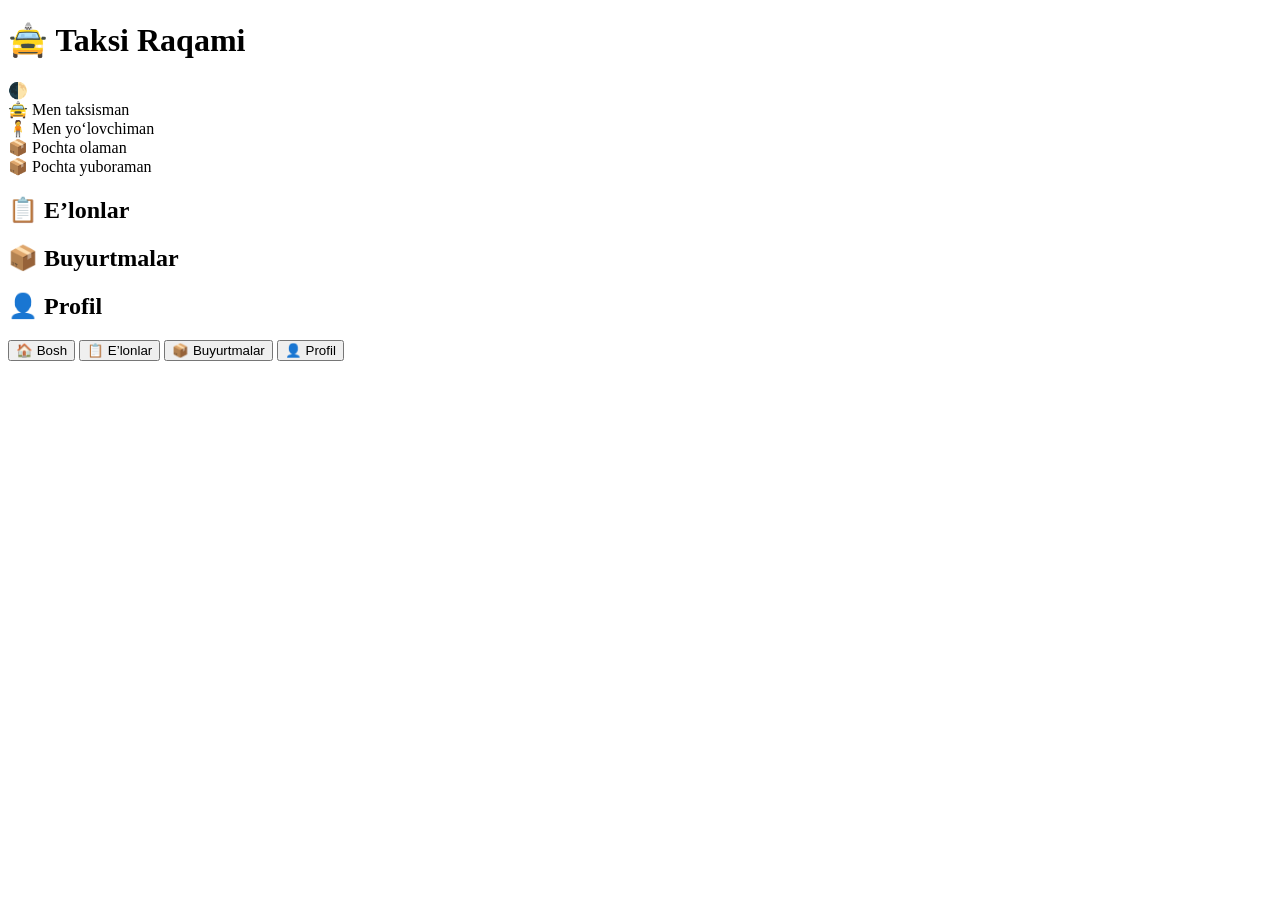
==== static/index.html @ eea84953 "Add initial HTML structure for Taksi Raqami app" ====
<!DOCTYPE html>
<html lang="uz">
<head>
    <meta charset="UTF-8">
    <meta name="viewport" content="width=device-width, initial-scale=1.0">
    <title>Taksi Raqami</title>
    <link rel="stylesheet" href="/static/style.css">
    <script src="https://telegram.org/js/telegram-web-app.js"></script>
</head>
<body>
    <div id="app">
        <div id="header">
            <h1>🚖 Taksi Raqami</h1>
            <div id="theme-toggle">🌓</div>
        </div>
        <div id="main">
            <!-- Bosh sahifa -->
            <div id="page-home" class="page active">
                <div class="card-grid">
                    <div class="card" data-action="driver">
                        <span class="icon">🚖</span>
                        <span class="label">Men taksisman</span>
                    </div>
                    <div class="card" data-action="passenger">
                        <span class="icon">🧍</span>
                        <span class="label">Men yo‘lovchiman</span>
                    </div>
                    <div class="card" data-action="parcel_receive">
                        <span class="icon">📦</span>
                        <span class="label">Pochta olaman</span>
                    </div>
                    <div class="card" data-action="parcel_send">
                        <span class="icon">📦</span>
                        <span class="label">Pochta yuboraman</span>
                    </div>
                </div>
            </div>
            <!-- E’lonlar sahifasi -->
            <div id="page-ads" class="page">
                <h2>📋 E’lonlar</h2>
                <div id="ads-list"></div>
            </div>
            <!-- Buyurtmalar sahifasi -->
            <div id="page-orders" class="page">
                <h2>📦 Buyurtmalar</h2>
                <div id="orders-list"></div>
            </div>
            <!-- Profil sahifasi -->
            <div id="page-profile" class="page">
                <h2>👤 Profil</h2>
                <div id="profile-content"></div>
            </div>
        </div>
        <div id="bottom-nav">
            <button class="nav-btn active" data-page="home">🏠 Bosh</button>
            <button class="nav-btn" data-page="ads">📋 E’lonlar</button>
            <button class="nav-btn" data-page="orders">📦 Buyurtmalar</button>
            <button class="nav-btn" data-page="profile">👤 Profil</button>
        </div>
    </div>
    <script src="/static/script.js"></script>
</body>
</html>
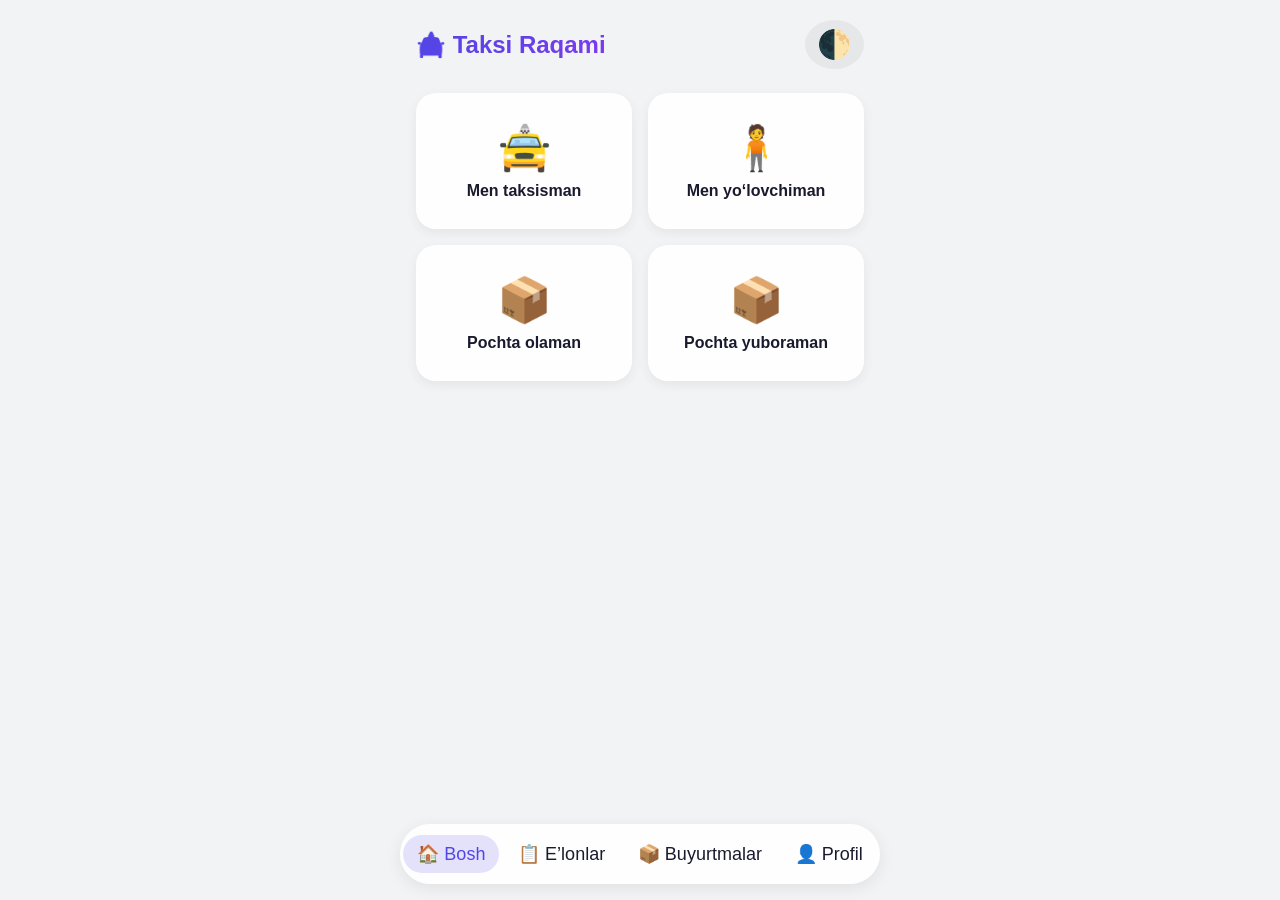
==== commit b2ec186b: "Refactor index.html with enhanced comments and structure Updated HTML structure with improved commen" ====
--- a/static/index.html
+++ b/static/index.html
@@ -2,19 +2,22 @@
 <html lang="uz">
 <head>
     <meta charset="UTF-8">
-    <meta name="viewport" content="width=device-width, initial-scale=1.0">
+    <meta name="viewport" content="width=device-width, initial-scale=1.0, maximum-scale=1.0, user-scalable=no">
     <title>Taksi Raqami</title>
     <link rel="stylesheet" href="/static/style.css">
     <script src="https://telegram.org/js/telegram-web-app.js"></script>
 </head>
 <body>
     <div id="app">
+        <!-- HEADER -->
         <div id="header">
             <h1>🚖 Taksi Raqami</h1>
-            <div id="theme-toggle">🌓</div>
+            <span id="theme-toggle">🌓</span>
         </div>
+
+        <!-- MAIN CONTENT -->
         <div id="main">
-            <!-- Bosh sahifa -->
+            <!-- ========== BOSH SAHIFA ========== -->
             <div id="page-home" class="page active">
                 <div class="card-grid">
                     <div class="card" data-action="driver">
@@ -35,22 +38,44 @@
                     </div>
                 </div>
             </div>
-            <!-- E’lonlar sahifasi -->
+
+            <!-- ========== E'LONLAR ========== -->
             <div id="page-ads" class="page">
                 <h2>📋 E’lonlar</h2>
+                <div style="display:flex; gap:8px; margin-bottom:12px;">
+                    <button class="tab-btn active" data-tab="taxi">🚖 Taksi</button>
+                    <button class="tab-btn" data-tab="parcel">📦 Pochta</button>
+                </div>
                 <div id="ads-list"></div>
             </div>
-            <!-- Buyurtmalar sahifasi -->
+
+            <!-- ========== BUYURTMALAR ========== -->
             <div id="page-orders" class="page">
                 <h2>📦 Buyurtmalar</h2>
+                <div style="display:flex; gap:8px; margin-bottom:12px; flex-wrap:wrap;">
+                    <button class="filter-btn active" data-status="all">📋 Barchasi</button>
+                    <button class="filter-btn" data-status="waiting">🟡 Kutilmoqda</button>
+                    <button class="filter-btn" data-status="completed">✅ Yakunlangan</button>
+                    <button class="filter-btn" data-status="cancelled">❌ Bekor qilingan</button>
+                </div>
                 <div id="orders-list"></div>
             </div>
-            <!-- Profil sahifasi -->
+
+            <!-- ========== PROFIL ========== -->
             <div id="page-profile" class="page">
                 <h2>👤 Profil</h2>
                 <div id="profile-content"></div>
             </div>
+
+            <!-- ========== FORMA (qo'shimcha) ========== -->
+            <div id="page-form" class="page">
+                <h2 id="form-title">Forma</h2>
+                <div id="form-body"></div>
+                <button id="form-back" class="back-btn">🔙 Orqaga</button>
+            </div>
         </div>
+
+        <!-- BOTTOM NAV -->
         <div id="bottom-nav">
             <button class="nav-btn active" data-page="home">🏠 Bosh</button>
             <button class="nav-btn" data-page="ads">📋 E’lonlar</button>
@@ -58,6 +83,7 @@
             <button class="nav-btn" data-page="profile">👤 Profil</button>
         </div>
     </div>
+
     <script src="/static/script.js"></script>
 </body>
 </html>
--- a/static/style.css
+++ b/static/style.css
@@ -0,0 +1,213 @@
+* {
+    margin: 0;
+    padding: 0;
+    box-sizing: border-box;
+    font-family: -apple-system, BlinkMacSystemFont, 'Segoe UI', Roboto, sans-serif;
+}
+
+body {
+    background: #F2F3F5;
+    color: #1a1a2e;
+    transition: background 0.3s, color 0.3s;
+    min-height: 100vh;
+}
+
+body.dark {
+    background: #111214;
+    color: #e0e0e0;
+}
+
+#app {
+    max-width: 480px;
+    margin: 0 auto;
+    padding: 20px 16px 80px;
+    position: relative;
+}
+
+/* Header */
+#header {
+    display: flex;
+    justify-content: space-between;
+    align-items: center;
+    margin-bottom: 24px;
+}
+
+#header h1 {
+    font-size: 24px;
+    font-weight: 700;
+    background: linear-gradient(135deg, #4f46e5, #7c3aed);
+    -webkit-background-clip: text;
+    -webkit-text-fill-color: transparent;
+}
+
+#theme-toggle {
+    font-size: 28px;
+    cursor: pointer;
+    background: rgba(0,0,0,0.05);
+    border-radius: 50%;
+    padding: 8px 12px;
+    transition: 0.3s;
+}
+
+body.dark #theme-toggle {
+    background: rgba(255,255,255,0.1);
+}
+
+/* Kartalar */
+.card-grid {
+    display: grid;
+    grid-template-columns: 1fr 1fr;
+    gap: 16px;
+}
+
+.card {
+    background: rgba(255,255,255,0.9);
+    backdrop-filter: blur(4px);
+    border-radius: 20px;
+    padding: 28px 12px;
+    text-align: center;
+    box-shadow: 0 4px 12px rgba(0,0,0,0.06);
+    transition: transform 0.2s, box-shadow 0.3s;
+    border: 1px solid rgba(255,255,255,0.3);
+    cursor: pointer;
+}
+
+body.dark .card {
+    background: rgba(255,255,255,0.08);
+    border-color: rgba(255,255,255,0.05);
+    box-shadow: 0 4px 12px rgba(0,0,0,0.3);
+}
+
+.card:active {
+    transform: scale(0.96);
+}
+
+.card .icon {
+    font-size: 44px;
+    display: block;
+    margin-bottom: 8px;
+}
+
+.card .label {
+    font-size: 16px;
+    font-weight: 600;
+}
+
+/* Pastki menyu */
+#bottom-nav {
+    position: fixed;
+    bottom: 16px;
+    left: 50%;
+    transform: translateX(-50%);
+    width: calc(100% - 32px);
+    max-width: 480px;
+    background: rgba(255,255,255,0.9);
+    backdrop-filter: blur(12px);
+    display: flex;
+    justify-content: space-around;
+    padding: 10px 0;
+    border-radius: 30px;
+    box-shadow: 0 4px 16px rgba(0,0,0,0.08);
+    border: 1px solid rgba(255,255,255,0.2);
+}
+
+body.dark #bottom-nav {
+    background: rgba(0,0,0,0.8);
+    border-color: rgba(255,255,255,0.05);
+}
+
+.nav-btn {
+    background: transparent;
+    border: none;
+    font-size: 18px;
+    padding: 8px 14px;
+    border-radius: 20px;
+    transition: background 0.3s;
+    color: inherit;
+    font-weight: 500;
+}
+
+.nav-btn.active {
+    background: rgba(79, 70, 229, 0.15);
+    color: #4f46e5;
+}
+
+body.dark .nav-btn.active {
+    background: rgba(79, 70, 229, 0.25);
+    color: #818cf8;
+}
+
+/* Sahifalar */
+.page {
+    display: none;
+    animation: fade 0.25s ease;
+}
+
+.page.active {
+    display: block;
+}
+
+@keyframes fade {
+    from { opacity: 0; transform: translateY(10px); }
+    to { opacity: 1; transform: translateY(0); }
+}
+
+/* Profil */
+#profile-content {
+    background: rgba(255,255,255,0.5);
+    backdrop-filter: blur(4px);
+    border-radius: 20px;
+    padding: 20px;
+    margin-top: 16px;
+}
+
+body.dark #profile-content {
+    background: rgba(255,255,255,0.05);
+}
+
+#profile-content p {
+    padding: 8px 0;
+    border-bottom: 1px solid rgba(0,0,0,0.05);
+}
+
+body.dark #profile-content p {
+    border-bottom-color: rgba(255,255,255,0.05);
+}
+
+#profile-content button {
+    margin-top: 16px;
+    padding: 12px 24px;
+    border: none;
+    border-radius: 12px;
+    background: #4f46e5;
+    color: #fff;
+    font-size: 16px;
+    font-weight: 600;
+    cursor: pointer;
+    width: 100%;
+}
+
+/* E’lonlar */
+.ad-item, .order-item {
+    background: rgba(255,255,255,0.5);
+    backdrop-filter: blur(4px);
+    border-radius: 16px;
+    padding: 16px;
+    margin-bottom: 12px;
+}
+
+body.dark .ad-item, .order-item {
+    background: rgba(255,255,255,0.05);
+}
+
+.ad-item button, .order-item button {
+    margin-top: 12px;
+    padding: 10px 20px;
+    border: none;
+    border-radius: 10px;
+    background: #4f46e5;
+    color: #fff;
+    font-weight: 600;
+    cursor: pointer;
+    width: 100%;
+}
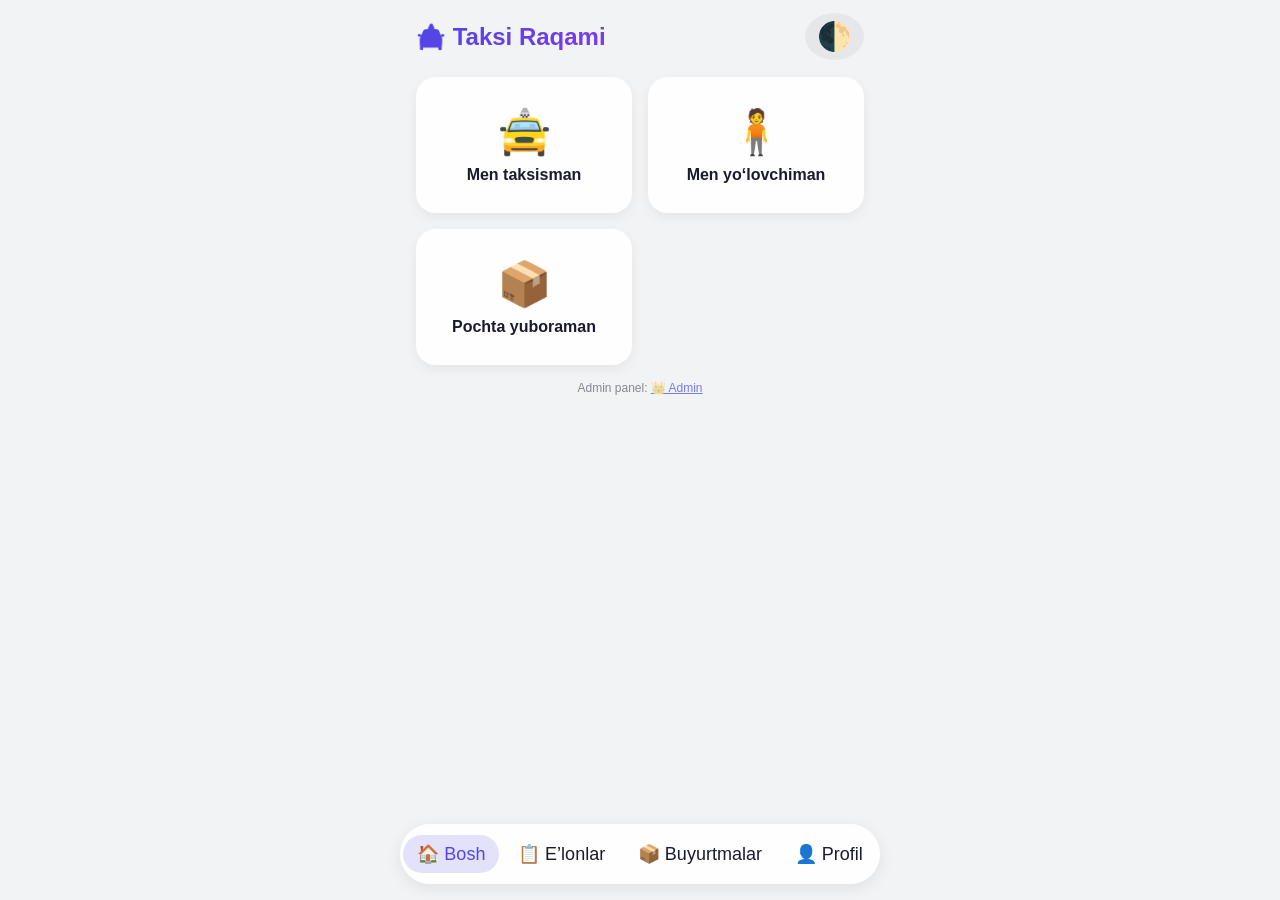
==== commit 3d511b9a: "Refactor HTML structure and comments" ====
--- a/static/index.html
+++ b/static/index.html
@@ -6,13 +6,16 @@
     <title>Taksi Raqami</title>
     <link rel="stylesheet" href="/static/style.css">
     <script src="https://telegram.org/js/telegram-web-app.js"></script>
+    <script src="/static/regions.js"></script>
 </head>
 <body>
     <div id="app">
         <!-- HEADER -->
         <div id="header">
             <h1>🚖 Taksi Raqami</h1>
-            <span id="theme-toggle">🌓</span>
+            <div>
+                <span id="theme-toggle">🌓</span>
+            </div>
         </div>
 
         <!-- MAIN CONTENT -->
@@ -28,21 +31,20 @@
                         <span class="icon">🧍</span>
                         <span class="label">Men yo‘lovchiman</span>
                     </div>
-                    <div class="card" data-action="parcel_receive">
-                        <span class="icon">📦</span>
-                        <span class="label">Pochta olaman</span>
-                    </div>
                     <div class="card" data-action="parcel_send">
                         <span class="icon">📦</span>
                         <span class="label">Pochta yuboraman</span>
                     </div>
+                </div>
+                <div style="margin-top:16px; text-align:center; font-size:12px; opacity:0.5;">
+                    Admin panel: <a href="/admin" target="_blank">👑 Admin</a>
                 </div>
             </div>
 
             <!-- ========== E'LONLAR ========== -->
             <div id="page-ads" class="page">
                 <h2>📋 E’lonlar</h2>
-                <div style="display:flex; gap:8px; margin-bottom:12px;">
+                <div class="tab-bar">
                     <button class="tab-btn active" data-tab="taxi">🚖 Taksi</button>
                     <button class="tab-btn" data-tab="parcel">📦 Pochta</button>
                 </div>
@@ -52,7 +54,7 @@
             <!-- ========== BUYURTMALAR ========== -->
             <div id="page-orders" class="page">
                 <h2>📦 Buyurtmalar</h2>
-                <div style="display:flex; gap:8px; margin-bottom:12px; flex-wrap:wrap;">
+                <div class="filter-bar">
                     <button class="filter-btn active" data-status="all">📋 Barchasi</button>
                     <button class="filter-btn" data-status="waiting">🟡 Kutilmoqda</button>
                     <button class="filter-btn" data-status="completed">✅ Yakunlangan</button>
@@ -67,11 +69,17 @@
                 <div id="profile-content"></div>
             </div>
 
-            <!-- ========== FORMA (qo'shimcha) ========== -->
+            <!-- ========== FORMA ========== -->
             <div id="page-form" class="page">
                 <h2 id="form-title">Forma</h2>
                 <div id="form-body"></div>
                 <button id="form-back" class="back-btn">🔙 Orqaga</button>
+            </div>
+
+            <!-- ========== BUYURTMA NATIJASI ========== -->
+            <div id="page-order-result" class="page">
+                <div id="order-result-content"></div>
+                <button id="order-result-back" class="back-btn">🔙 Orqaga</button>
             </div>
         </div>
 
@@ -84,6 +92,13 @@
         </div>
     </div>
 
+    <!-- MODAL -->
+    <div id="modal-overlay" class="modal-overlay" style="display:none;">
+        <div class="modal-content">
+            <div id="modal-body"></div>
+        </div>
+    </div>
+
     <script src="/static/script.js"></script>
 </body>
 </html>
--- a/static/style.css
+++ b/static/style.css
@@ -24,7 +24,6 @@
     position: relative;
 }
 
-/* Header */
 #header {
     display: flex;
     justify-content: space-between;
@@ -48,12 +47,10 @@
     padding: 8px 12px;
     transition: 0.3s;
 }
-
 body.dark #theme-toggle {
     background: rgba(255,255,255,0.1);
 }
 
-/* Kartalar */
 .card-grid {
     display: grid;
     grid-template-columns: 1fr 1fr;
@@ -71,29 +68,24 @@
     border: 1px solid rgba(255,255,255,0.3);
     cursor: pointer;
 }
-
 body.dark .card {
     background: rgba(255,255,255,0.08);
     border-color: rgba(255,255,255,0.05);
     box-shadow: 0 4px 12px rgba(0,0,0,0.3);
 }
-
 .card:active {
     transform: scale(0.96);
 }
-
 .card .icon {
     font-size: 44px;
     display: block;
     margin-bottom: 8px;
 }
-
 .card .label {
     font-size: 16px;
     font-weight: 600;
 }
 
-/* Pastki menyu */
 #bottom-nav {
     position: fixed;
     bottom: 16px;
@@ -110,7 +102,6 @@
     box-shadow: 0 4px 16px rgba(0,0,0,0.08);
     border: 1px solid rgba(255,255,255,0.2);
 }
-
 body.dark #bottom-nav {
     background: rgba(0,0,0,0.8);
     border-color: rgba(255,255,255,0.05);
@@ -126,27 +117,22 @@
     color: inherit;
     font-weight: 500;
 }
-
 .nav-btn.active {
     background: rgba(79, 70, 229, 0.15);
     color: #4f46e5;
 }
-
 body.dark .nav-btn.active {
     background: rgba(79, 70, 229, 0.25);
     color: #818cf8;
 }
 
-/* Sahifalar */
 .page {
     display: none;
     animation: fade 0.25s ease;
 }
-
 .page.active {
     display: block;
 }
-
 @keyframes fade {
     from { opacity: 0; transform: translateY(10px); }
     to { opacity: 1; transform: translateY(0); }
@@ -160,20 +146,16 @@
     padding: 20px;
     margin-top: 16px;
 }
-
 body.dark #profile-content {
     background: rgba(255,255,255,0.05);
 }
-
 #profile-content p {
     padding: 8px 0;
     border-bottom: 1px solid rgba(0,0,0,0.05);
 }
-
 body.dark #profile-content p {
     border-bottom-color: rgba(255,255,255,0.05);
 }
-
 #profile-content button {
     margin-top: 16px;
     padding: 12px 24px;
@@ -187,7 +169,7 @@
     width: 100%;
 }
 
-/* E’lonlar */
+/* E'lon va buyurtma kartalari */
 .ad-item, .order-item {
     background: rgba(255,255,255,0.5);
     backdrop-filter: blur(4px);
@@ -195,11 +177,9 @@
     padding: 16px;
     margin-bottom: 12px;
 }
-
 body.dark .ad-item, .order-item {
     background: rgba(255,255,255,0.05);
 }
-
 .ad-item button, .order-item button {
     margin-top: 12px;
     padding: 10px 20px;
@@ -211,3 +191,201 @@
     cursor: pointer;
     width: 100%;
 }
+.ad-item .small-btn {
+    background: #10b981;
+    margin-top: 6px;
+}
+
+/* Tabs and filters */
+.tab-btn, .filter-btn {
+    padding: 6px 14px;
+    border-radius: 20px;
+    border: 1px solid rgba(0,0,0,0.1);
+    background: transparent;
+    font-weight: 500;
+    cursor: pointer;
+    color: inherit;
+}
+.tab-btn.active, .filter-btn.active {
+    background: #4f46e5;
+    color: #fff;
+    border-color: #4f46e5;
+}
+body.dark .tab-btn, .filter-btn {
+    border-color: rgba(255,255,255,0.1);
+}
+
+/* Forma sahifasi */
+#form-body input, #form-body select, #form-body textarea {
+    width: 100%;
+    padding: 12px;
+    border-radius: 12px;
+    border: 1px solid rgba(0,0,0,0.1);
+    background: rgba(255,255,255,0.7);
+    color: inherit;
+    font-size: 16px;
+    margin-bottom: 12px;
+}
+body.dark #form-body input, 
+body.dark #form-body select,
+body.dark #form-body textarea {
+    background: rgba(255,255,255,0.05);
+    border-color: rgba(255,255,255,0.1);
+}
+#form-body label {
+    font-weight: 500;
+    display: block;
+    margin-bottom: 4px;
+}
+#form-body .form-group {
+    margin-bottom: 16px;
+}
+#form-body button[type="submit"] {
+    width: 100%;
+    padding: 14px;
+    border: none;
+    border-radius: 12px;
+    background: #4f46e5;
+    color: #fff;
+    font-size: 18px;
+    font-weight: 600;
+    cursor: pointer;
+}
+.back-btn {
+    margin-top: 20px;
+    padding: 12px;
+    border: none;
+    border-radius: 12px;
+    background: rgba(0,0,0,0.05);
+    color: inherit;
+    font-size: 16px;
+    cursor: pointer;
+    width: 100%;
+}
+body.dark .back-btn {
+    background: rgba(255,255,255,0.05);
+}
+
+/* Search results */
+.result-item {
+    background: rgba(255,255,255,0.5);
+    backdrop-filter: blur(4px);
+    border-radius: 16px;
+    padding: 16px;
+    margin-bottom: 12px;
+}
+body.dark .result-item {
+    background: rgba(255,255,255,0.05);
+}
+.result-item .row {
+    display: flex;
+    justify-content: space-between;
+    padding: 4px 0;
+}
+.result-item .actions {
+    display: flex;
+    gap: 8px;
+    margin-top: 12px;
+}
+.result-item .actions button {
+    flex: 1;
+    padding: 10px;
+    border: none;
+    border-radius: 10px;
+    font-weight: 600;
+    cursor: pointer;
+}
+.result-item .actions .order-btn {
+    background: #4f46e5;
+    color: #fff;
+}
+.result-item .actions .parcel-btn {
+    background: #10b981;
+    color: #fff;
+}
+
+/* Admin panel */
+.admin-stats {
+    display: grid;
+    grid-template-columns: 1fr 1fr 1fr;
+    gap: 12px;
+    margin: 16px 0;
+}
+.stat-card {
+    background: rgba(255,255,255,0.5);
+    backdrop-filter: blur(4px);
+    border-radius: 16px;
+    padding: 16px;
+    text-align: center;
+    font-weight: 600;
+}
+body.dark .stat-card {
+    background: rgba(255,255,255,0.05);
+}
+#admin-content button {
+    padding: 12px;
+    border: none;
+    border-radius: 12px;
+    background: #4f46e5;
+    color: #fff;
+    font-weight: 600;
+    margin: 6px 0;
+    width: 100%;
+    cursor: pointer;
+}
+#admin-data {
+    margin-top: 16px;
+}
+.user-item, .complaint-item {
+    background: rgba(255,255,255,0.3);
+    backdrop-filter: blur(4px);
+    border-radius: 12px;
+    padding: 12px;
+    margin-bottom: 8px;
+}
+body.dark .user-item, .complaint-item {
+    background: rgba(255,255,255,0.05);
+}
+
+/* Profilni alohida tahrirlash */
+.profile-edit-item {
+    display: flex;
+    justify-content: space-between;
+    align-items: center;
+    padding: 10px 0;
+    border-bottom: 1px solid rgba(0,0,0,0.05);
+}
+.profile-edit-item button {
+    padding: 6px 16px;
+    border: none;
+    border-radius: 8px;
+    background: #4f46e5;
+    color: #fff;
+    cursor: pointer;
+}
+body.dark .profile-edit-item {
+    border-bottom-color: rgba(255,255,255,0.05);
+}
+
+/* E'lon kartalarida tugmalar */
+.ad-item .actions {
+    display: flex;
+    gap: 8px;
+    margin-top: 12px;
+}
+.ad-item .actions button {
+    flex: 1;
+    padding: 10px;
+    border: none;
+    border-radius: 10px;
+    font-weight: 600;
+    cursor: pointer;
+}
+.ad-item .actions .order-btn {
+    background: #4f46e5;
+    color: #fff;
+}
+.ad-item .actions .parcel-btn {
+    background: #10b981;
+    color: #fff;
+    }
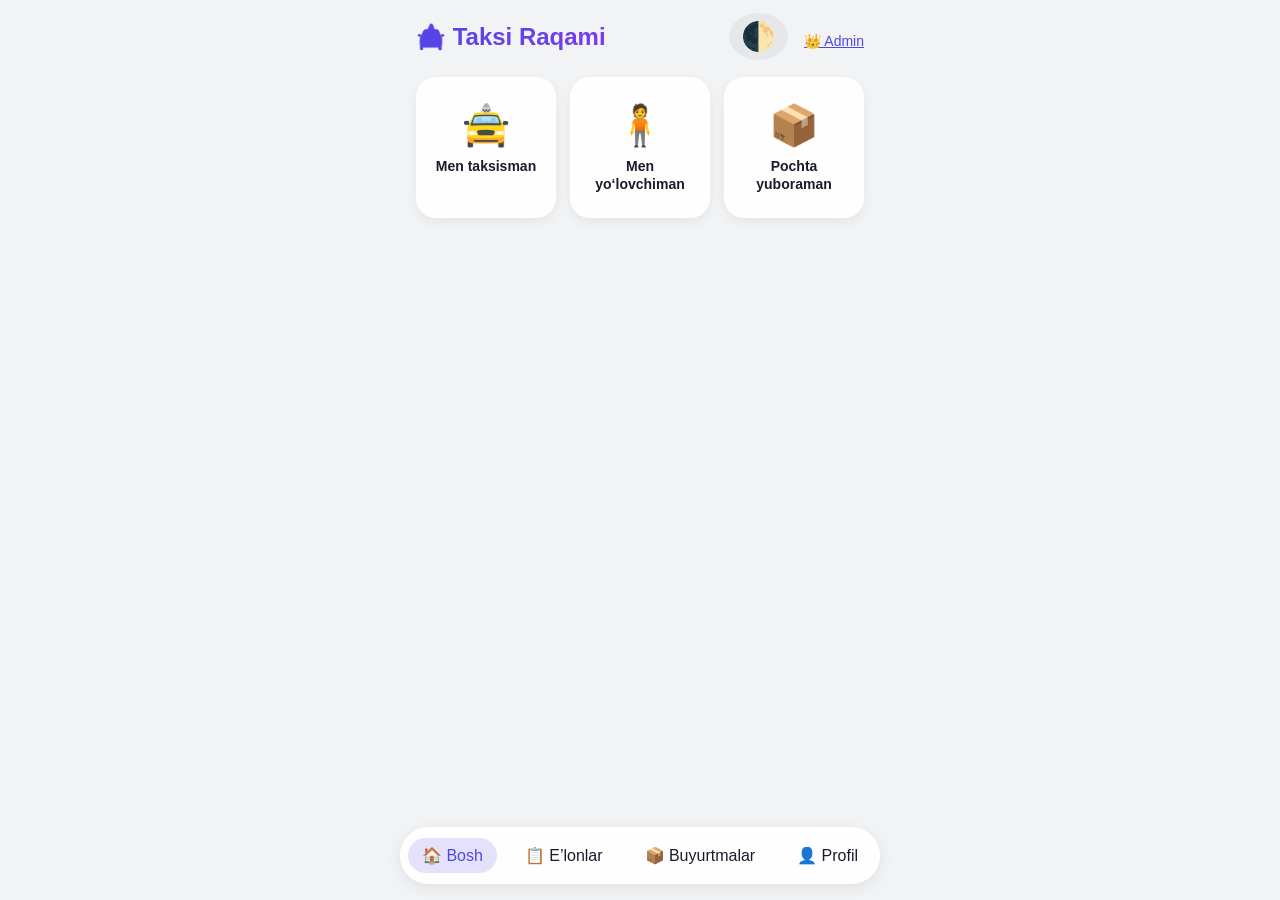
==== commit bb993661: "Update index.html" ====
--- a/static/index.html
+++ b/static/index.html
@@ -15,6 +15,7 @@
             <h1>🚖 Taksi Raqami</h1>
             <div>
                 <span id="theme-toggle">🌓</span>
+                <a href="/admin" target="_blank" style="margin-left:12px;font-size:14px;color:#4f46e5;">👑 Admin</a>
             </div>
         </div>
 
@@ -36,8 +37,9 @@
                         <span class="label">Pochta yuboraman</span>
                     </div>
                 </div>
-                <div style="margin-top:16px; text-align:center; font-size:12px; opacity:0.5;">
-                    Admin panel: <a href="/admin" target="_blank">👑 Admin</a>
+                <!-- ========== BANNER ========== -->
+                <div id="home-banner" style="margin-top:20px; text-align:center;">
+                    <img id="banner-image" src="" alt="Reklama" style="width:100%; max-width:400px; border-radius:16px; display:none;">
                 </div>
             </div>
 
--- a/static/style.css
+++ b/static/style.css
@@ -1,3 +1,4 @@
+/* ===== RESET ===== */
 * {
     margin: 0;
     padding: 0;
@@ -5,18 +6,19 @@
     font-family: -apple-system, BlinkMacSystemFont, 'Segoe UI', Roboto, sans-serif;
 }
 
+/* ===== BODY ===== */
 body {
     background: #F2F3F5;
     color: #1a1a2e;
     transition: background 0.3s, color 0.3s;
     min-height: 100vh;
 }
-
 body.dark {
     background: #111214;
     color: #e0e0e0;
 }
 
+/* ===== APP ===== */
 #app {
     max-width: 480px;
     margin: 0 auto;
@@ -24,13 +26,13 @@
     position: relative;
 }
 
+/* ===== HEADER ===== */
 #header {
     display: flex;
     justify-content: space-between;
     align-items: center;
     margin-bottom: 24px;
 }
-
 #header h1 {
     font-size: 24px;
     font-weight: 700;
@@ -38,7 +40,6 @@
     -webkit-background-clip: text;
     -webkit-text-fill-color: transparent;
 }
-
 #theme-toggle {
     font-size: 28px;
     cursor: pointer;
@@ -51,17 +52,17 @@
     background: rgba(255,255,255,0.1);
 }
 
+/* ===== KARTALAR ===== */
 .card-grid {
     display: grid;
-    grid-template-columns: 1fr 1fr;
-    gap: 16px;
-}
-
+    grid-template-columns: 1fr 1fr 1fr;
+    gap: 14px;
+}
 .card {
     background: rgba(255,255,255,0.9);
     backdrop-filter: blur(4px);
     border-radius: 20px;
-    padding: 28px 12px;
+    padding: 24px 12px;
     text-align: center;
     box-shadow: 0 4px 12px rgba(0,0,0,0.06);
     transition: transform 0.2s, box-shadow 0.3s;
@@ -73,19 +74,11 @@
     border-color: rgba(255,255,255,0.05);
     box-shadow: 0 4px 12px rgba(0,0,0,0.3);
 }
-.card:active {
-    transform: scale(0.96);
-}
-.card .icon {
-    font-size: 44px;
-    display: block;
-    margin-bottom: 8px;
-}
-.card .label {
-    font-size: 16px;
-    font-weight: 600;
-}
-
+.card:active { transform: scale(0.96); }
+.card .icon { font-size: 40px; display: block; margin-bottom: 8px; }
+.card .label { font-size: 14px; font-weight: 600; }
+
+/* ===== BOTTOM NAV ===== */
 #bottom-nav {
     position: fixed;
     bottom: 16px;
@@ -106,11 +99,10 @@
     background: rgba(0,0,0,0.8);
     border-color: rgba(255,255,255,0.05);
 }
-
 .nav-btn {
     background: transparent;
     border: none;
-    font-size: 18px;
+    font-size: 16px;
     padding: 8px 14px;
     border-radius: 20px;
     transition: background 0.3s;
@@ -126,168 +118,132 @@
     color: #818cf8;
 }
 
-.page {
-    display: none;
-    animation: fade 0.25s ease;
-}
-.page.active {
-    display: block;
-}
+/* ===== SAHIFALAR ===== */
+.page { display: none; animation: fade 0.25s ease; }
+.page.active { display: block; }
 @keyframes fade {
     from { opacity: 0; transform: translateY(10px); }
     to { opacity: 1; transform: translateY(0); }
 }
 
-/* Profil */
-#profile-content {
-    background: rgba(255,255,255,0.5);
-    backdrop-filter: blur(4px);
-    border-radius: 20px;
-    padding: 20px;
-    margin-top: 16px;
-}
-body.dark #profile-content {
-    background: rgba(255,255,255,0.05);
-}
-#profile-content p {
-    padding: 8px 0;
-    border-bottom: 1px solid rgba(0,0,0,0.05);
-}
-body.dark #profile-content p {
-    border-bottom-color: rgba(255,255,255,0.05);
-}
-#profile-content button {
-    margin-top: 16px;
-    padding: 12px 24px;
-    border: none;
-    border-radius: 12px;
-    background: #4f46e5;
-    color: #fff;
+/* ===== FORMA ===== */
+.form-group { margin-bottom: 16px; }
+.form-group label { font-weight: 500; display: block; margin-bottom: 4px; }
+.form-group input, .form-group select, .form-group textarea {
+    width: 100%;
+    padding: 12px;
+    border-radius: 12px;
+    border: 1px solid rgba(0,0,0,0.1);
+    background: rgba(255,255,255,0.7);
+    color: inherit;
     font-size: 16px;
+}
+body.dark .form-group input, 
+body.dark .form-group select,
+body.dark .form-group textarea {
+    background: rgba(255,255,255,0.05);
+    border-color: rgba(255,255,255,0.1);
+}
+.primary-btn {
+    width: 100%;
+    padding: 14px;
+    border: none;
+    border-radius: 12px;
+    background: #4f46e5;
+    color: #fff;
+    font-size: 18px;
     font-weight: 600;
     cursor: pointer;
+}
+.back-btn {
+    margin-top: 20px;
+    padding: 12px;
+    border: none;
+    border-radius: 12px;
+    background: rgba(0,0,0,0.05);
+    color: inherit;
+    font-size: 16px;
+    cursor: pointer;
     width: 100%;
 }
-
-/* E'lon va buyurtma kartalari */
-.ad-item, .order-item {
+body.dark .back-btn { background: rgba(255,255,255,0.05); }
+
+/* ===== TELEFON INPUT ===== */
+.phone-input {
+    display: flex;
+    align-items: center;
+    border: 1px solid rgba(0,0,0,0.1);
+    border-radius: 12px;
+    overflow: hidden;
+    background: rgba(255,255,255,0.7);
+}
+body.dark .phone-input {
+    background: rgba(255,255,255,0.05);
+    border-color: rgba(255,255,255,0.1);
+}
+.phone-prefix {
+    padding: 12px 12px 12px 16px;
+    background: rgba(79, 70, 229, 0.1);
+    font-weight: 600;
+    color: #4f46e5;
+}
+.phone-input input {
+    flex: 1;
+    padding: 12px 16px;
+    border: none;
+    background: transparent;
+    color: inherit;
+    font-size: 16px;
+    outline: none;
+}
+
+/* ===== TAB / FILTER ===== */
+.tab-bar, .filter-bar {
+    display: flex;
+    gap: 8px;
+    margin-bottom: 12px;
+    flex-wrap: wrap;
+}
+.tab-btn, .filter-btn {
+    padding: 6px 14px;
+    border-radius: 20px;
+    border: 1px solid rgba(0,0,0,0.1);
+    background: transparent;
+    font-weight: 500;
+    cursor: pointer;
+    color: inherit;
+}
+.tab-btn.active, .filter-btn.active {
+    background: #4f46e5;
+    color: #fff;
+    border-color: #4f46e5;
+}
+body.dark .tab-btn, .filter-btn {
+    border-color: rgba(255,255,255,0.1);
+}
+
+/* ===== ELON / BUYURTMA KARTALARI ===== */
+.ad-item, .order-item, .result-item {
     background: rgba(255,255,255,0.5);
     backdrop-filter: blur(4px);
     border-radius: 16px;
     padding: 16px;
     margin-bottom: 12px;
 }
-body.dark .ad-item, .order-item {
-    background: rgba(255,255,255,0.05);
-}
-.ad-item button, .order-item button {
-    margin-top: 12px;
-    padding: 10px 20px;
-    border: none;
-    border-radius: 10px;
-    background: #4f46e5;
-    color: #fff;
-    font-weight: 600;
-    cursor: pointer;
-    width: 100%;
-}
-.ad-item .small-btn {
-    background: #10b981;
-    margin-top: 6px;
-}
-
-/* Tabs and filters */
-.tab-btn, .filter-btn {
-    padding: 6px 14px;
-    border-radius: 20px;
-    border: 1px solid rgba(0,0,0,0.1);
-    background: transparent;
-    font-weight: 500;
-    cursor: pointer;
-    color: inherit;
-}
-.tab-btn.active, .filter-btn.active {
-    background: #4f46e5;
-    color: #fff;
-    border-color: #4f46e5;
-}
-body.dark .tab-btn, .filter-btn {
-    border-color: rgba(255,255,255,0.1);
-}
-
-/* Forma sahifasi */
-#form-body input, #form-body select, #form-body textarea {
-    width: 100%;
-    padding: 12px;
-    border-radius: 12px;
-    border: 1px solid rgba(0,0,0,0.1);
-    background: rgba(255,255,255,0.7);
-    color: inherit;
-    font-size: 16px;
-    margin-bottom: 12px;
-}
-body.dark #form-body input, 
-body.dark #form-body select,
-body.dark #form-body textarea {
-    background: rgba(255,255,255,0.05);
-    border-color: rgba(255,255,255,0.1);
-}
-#form-body label {
-    font-weight: 500;
-    display: block;
-    margin-bottom: 4px;
-}
-#form-body .form-group {
-    margin-bottom: 16px;
-}
-#form-body button[type="submit"] {
-    width: 100%;
-    padding: 14px;
-    border: none;
-    border-radius: 12px;
-    background: #4f46e5;
-    color: #fff;
-    font-size: 18px;
-    font-weight: 600;
-    cursor: pointer;
-}
-.back-btn {
-    margin-top: 20px;
-    padding: 12px;
-    border: none;
-    border-radius: 12px;
-    background: rgba(0,0,0,0.05);
-    color: inherit;
-    font-size: 16px;
-    cursor: pointer;
-    width: 100%;
-}
-body.dark .back-btn {
-    background: rgba(255,255,255,0.05);
-}
-
-/* Search results */
-.result-item {
-    background: rgba(255,255,255,0.5);
-    backdrop-filter: blur(4px);
-    border-radius: 16px;
-    padding: 16px;
-    margin-bottom: 12px;
-}
-body.dark .result-item {
-    background: rgba(255,255,255,0.05);
-}
-.result-item .row {
+body.dark .ad-item, .order-item, .result-item {
+    background: rgba(255,255,255,0.05);
+}
+.ad-item .row, .result-item .row {
     display: flex;
     justify-content: space-between;
     padding: 4px 0;
 }
-.result-item .actions {
+.ad-item .actions, .result-item .actions {
     display: flex;
     gap: 8px;
     margin-top: 12px;
 }
-.result-item .actions button {
+.ad-item .actions button, .result-item .actions button {
     flex: 1;
     padding: 10px;
     border: none;
@@ -295,21 +251,96 @@
     font-weight: 600;
     cursor: pointer;
 }
-.result-item .actions .order-btn {
-    background: #4f46e5;
-    color: #fff;
-}
-.result-item .actions .parcel-btn {
-    background: #10b981;
-    color: #fff;
-}
-
-/* Admin panel */
-.admin-stats {
+.order-btn { background: #4f46e5; color: #fff; }
+.parcel-btn { background: #10b981; color: #fff; }
+.call-btn { background: #10b981; color: #fff; }
+.copy-btn { background: #4f46e5; color: #fff; }
+
+/* ===== PROFIL ===== */
+.profile-item {
+    display: flex;
+    justify-content: space-between;
+    align-items: center;
+    padding: 12px 0;
+    border-bottom: 1px solid rgba(0,0,0,0.05);
+}
+body.dark .profile-item {
+    border-bottom-color: rgba(255,255,255,0.05);
+}
+.profile-item button {
+    padding: 4px 12px;
+    border: none;
+    border-radius: 8px;
+    background: #4f46e5;
+    color: #fff;
+    cursor: pointer;
+}
+.profile-actions {
+    display: flex;
+    gap: 8px;
+    margin: 16px 0;
+}
+.profile-actions button {
+    flex: 1;
+    padding: 12px;
+    border: none;
+    border-radius: 12px;
+    background: #4f46e5;
+    color: #fff;
+    font-weight: 600;
+    cursor: pointer;
+}
+.my-ad-item {
+    background: rgba(255,255,255,0.3);
+    border-radius: 12px;
+    padding: 12px;
+    margin-bottom: 8px;
+}
+body.dark .my-ad-item {
+    background: rgba(255,255,255,0.05);
+}
+.my-ad-item button {
+    margin-top: 8px;
+    padding: 6px 16px;
+    border: none;
+    border-radius: 8px;
+    background: #ef4444;
+    color: #fff;
+    cursor: pointer;
+}
+
+/* ===== ADMIN PANEL ===== */
+#admin-menu {
+    display: flex;
+    flex-wrap: wrap;
+    gap: 6px;
+    margin-bottom: 20px;
+}
+.admin-menu-btn {
+    padding: 8px 14px;
+    border: 1px solid rgba(0,0,0,0.1);
+    border-radius: 20px;
+    background: transparent;
+    cursor: pointer;
+    color: inherit;
+    font-size: 13px;
+}
+.admin-menu-btn.active {
+    background: #4f46e5;
+    color: #fff;
+    border-color: #4f46e5;
+}
+body.dark .admin-menu-btn {
+    border-color: rgba(255,255,255,0.1);
+}
+
+.admin-section { display: none; }
+.admin-section.active { display: block; }
+
+.stats-grid {
     display: grid;
     grid-template-columns: 1fr 1fr 1fr;
     gap: 12px;
-    margin: 16px 0;
 }
 .stat-card {
     background: rgba(255,255,255,0.5);
@@ -317,75 +348,45 @@
     border-radius: 16px;
     padding: 16px;
     text-align: center;
-    font-weight: 600;
 }
 body.dark .stat-card {
     background: rgba(255,255,255,0.05);
 }
-#admin-content button {
-    padding: 12px;
-    border: none;
-    border-radius: 12px;
-    background: #4f46e5;
-    color: #fff;
-    font-weight: 600;
-    margin: 6px 0;
+.stat-icon { font-size: 28px; display: block; }
+.stat-number { font-size: 24px; font-weight: 700; display: block; }
+.stat-label { font-size: 12px; opacity: 0.7; }
+
+.admin-table {
     width: 100%;
-    cursor: pointer;
-}
-#admin-data {
-    margin-top: 16px;
-}
-.user-item, .complaint-item {
-    background: rgba(255,255,255,0.3);
-    backdrop-filter: blur(4px);
-    border-radius: 12px;
-    padding: 12px;
-    margin-bottom: 8px;
-}
-body.dark .user-item, .complaint-item {
-    background: rgba(255,255,255,0.05);
-}
-
-/* Profilni alohida tahrirlash */
-.profile-edit-item {
-    display: flex;
-    justify-content: space-between;
+    border-collapse: collapse;
+    font-size: 13px;
+}
+.admin-table th, .admin-table td {
+    padding: 8px 10px;
+    border-bottom: 1px solid rgba(0,0,0,0.05);
+    text-align: left;
+}
+body.dark .admin-table th, .admin-table td {
+    border-bottom-color: rgba(255,255,255,0.05);
+}
+
+/* ===== MODAL ===== */
+.modal-overlay {
+    position: fixed;
+    top: 0; left: 0; right: 0; bottom: 0;
+    background: rgba(0,0,0,0.5);
+    display: flex;
     align-items: center;
-    padding: 10px 0;
-    border-bottom: 1px solid rgba(0,0,0,0.05);
-}
-.profile-edit-item button {
-    padding: 6px 16px;
-    border: none;
-    border-radius: 8px;
-    background: #4f46e5;
-    color: #fff;
-    cursor: pointer;
-}
-body.dark .profile-edit-item {
-    border-bottom-color: rgba(255,255,255,0.05);
-}
-
-/* E'lon kartalarida tugmalar */
-.ad-item .actions {
-    display: flex;
-    gap: 8px;
-    margin-top: 12px;
-}
-.ad-item .actions button {
-    flex: 1;
-    padding: 10px;
-    border: none;
-    border-radius: 10px;
-    font-weight: 600;
-    cursor: pointer;
-}
-.ad-item .actions .order-btn {
-    background: #4f46e5;
-    color: #fff;
-}
-.ad-item .actions .parcel-btn {
-    background: #10b981;
-    color: #fff;
-    }
+    justify-content: center;
+    z-index: 1000;
+}
+.modal-content {
+    max-width: 400px;
+    width: 90%;
+    background: #fff;
+    border-radius: 20px;
+    padding: 24px;
+}
+body.dark .modal-content {
+    background: #1a1a2e;
+}
